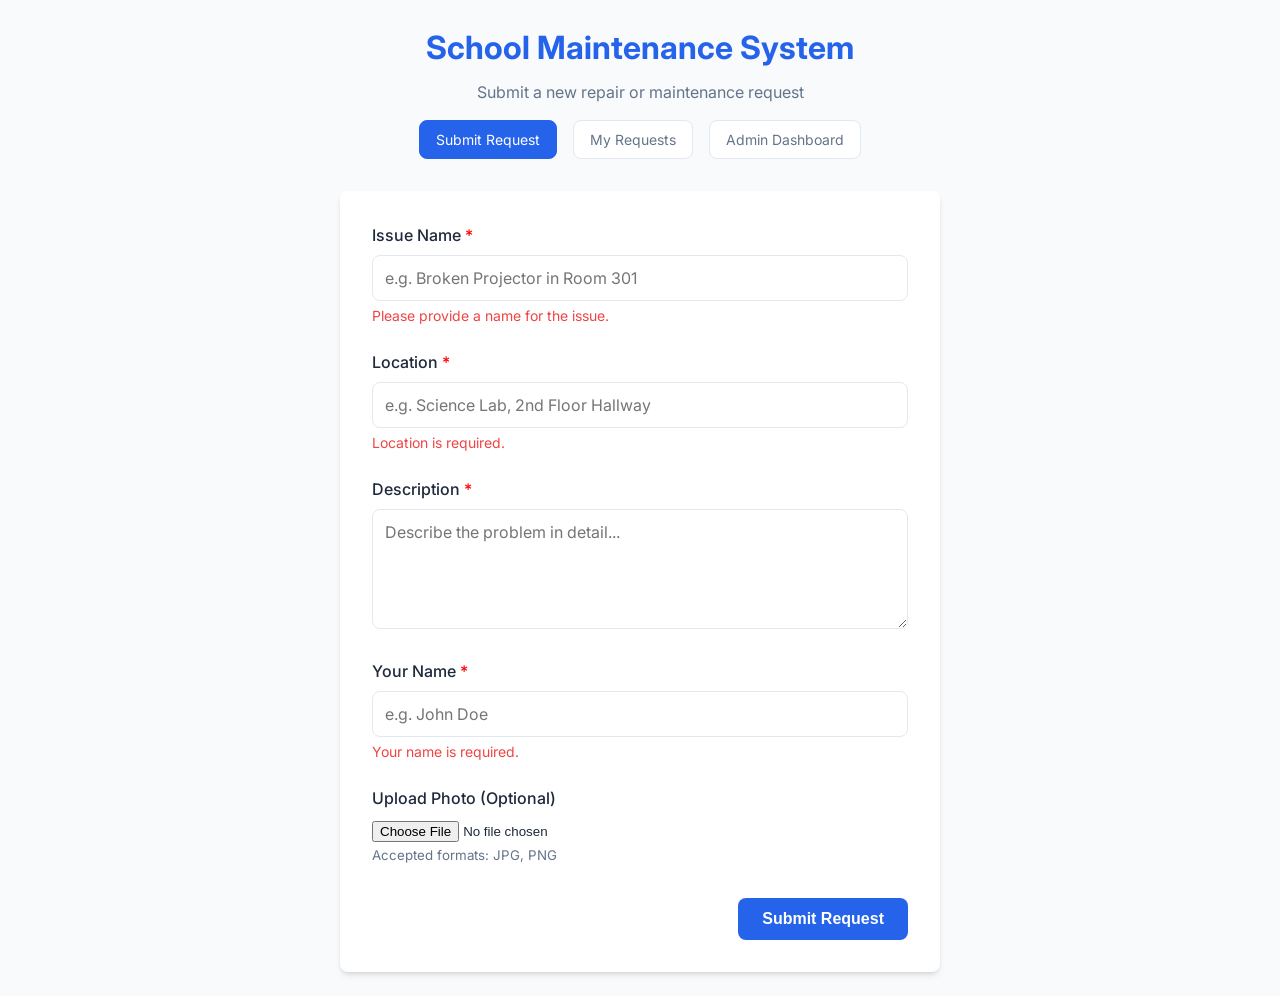
==== schoolmaintenance/index.html @ 6fa51d9e "Complete authentication and authorization implementation Authentication and authorization features h" ====
<!DOCTYPE html>
<html lang="en">

<head>
    <!-- Plain HTML/CSS/JavaScript — No TypeScript, No Frameworks -->
    <meta charset="UTF-8">
    <meta name="viewport" content="width=device-width, initial-scale=1.0">
    <title>Submit Maintenance Request</title>
    <link rel="stylesheet" href="css/styles.css">
    <!-- Google Fonts -->
    <link rel="preconnect" href="https://fonts.googleapis.com">
    <link rel="preconnect" href="https://fonts.gstatic.com" crossorigin>
    <link href="https://fonts.googleapis.com/css2?family=Inter:wght@400;500;600;700&display=swap" rel="stylesheet">
</head>

<body>

    <div class="container">
        <header>
            <h1>School Maintenance System</h1>
            <p class="subtitle">Submit a new repair or maintenance request</p>

            <nav class="nav-links">
                <a href="index.html" class="active">Submit Request</a>
                <a href="view-requests.html">My Requests</a>
                <a href="admin-dashboard.html">Admin Dashboard</a>
            </nav>
        </header>

        <main class="card" style="max-width: 600px; margin: 0 auto;">
            <form id="maintenanceForm">

                <div class="form-group">
                    <label for="issueName">Issue Name <span style="color:red">*</span></label>
                    <input type="text" id="issueName" name="issue_name" placeholder="e.g. Broken Projector in Room 301"
                        required>
                    <div class="error-msg">Please provide a name for the issue.</div>
                </div>

                <div class="form-group">
                    <label for="location">Location <span style="color:red">*</span></label>
                    <input type="text" id="location" name="location" placeholder="e.g. Science Lab, 2nd Floor Hallway"
                        required>
                    <div class="error-msg">Location is required.</div>
                </div>

                <div class="form-group">
                    <label for="description">Description <span style="color:red">*</span></label>
                    <textarea id="description" name="description" placeholder="Describe the problem in detail..."
                        required></textarea>
                    <div class="error-msg">Please provide a description.</div>
                </div>

                <div class="form-group">
                    <label for="reporterName">Your Name <span style="color:red">*</span></label>
                    <input type="text" id="reporterName" name="reporter_name" placeholder="e.g. John Doe" required>
                    <div class="error-msg">Your name is required.</div>
                </div>

                <div class="form-group">
                    <label for="photo">Upload Photo (Optional)</label>
                    <div class="file-upload-wrapper">
                        <input type="file" id="photo" name="photo" accept="image/jpeg, image/png">
                        <small style="display:block; color:var(--text-muted); margin-top:0.25rem;">Accepted formats:
                            JPG, PNG</small>
                    </div>
                    <!-- Image Preview Container -->
                    <img id="preview" class="image-preview" alt="Preview">
                </div>

                <div style="text-align: right; margin-top: 2rem;">
                    <button type="submit" class="btn btn-primary">Submit Request</button>
                </div>

            </form>
        </main>
    </div>

    <script src="js/index.js"></script>
    <script src="js/auth_integration.js"></script>
    <script>
        fetch('auth/check_auth.php')
            .then(response => response.json())
            .then(data => {
                if (!data.authenticated) {
                    window.location.href = 'login.html';
                }
            })
            .catch(error => console.error('Auth check failed:', error));
    </script>
</body>

</html>
---- schoolmaintenance/css/styles.css ----
/* Global Styles & Variables */
:root {
  --primary-color: #2563eb;
  --primary-hover: #1d4ed8;
  --secondary-color: #64748b;
  --success-color: #10b981;
  --danger-color: #ef4444;
  --warning-color: #f59e0b;
  --background-color: #f8fafc;
  --card-bg: #ffffff;
  --text-main: #1e293b;
  --text-muted: #64748b;
  --border-color: #e2e8f0;
  --shadow-sm: 0 1px 2px 0 rgb(0 0 0 / 0.05);
  --shadow-md: 0 4px 6px -1px rgb(0 0 0 / 0.1), 0 2px 4px -2px rgb(0 0 0 / 0.1);
  --radius: 0.5rem;
  --font-family: 'Inter', system-ui, -apple-system, sans-serif;
}

* {
  box-sizing: border-box;
  margin: 0;
  padding: 0;
}

body {
  font-family: var(--font-family);
  background-color: var(--background-color);
  color: var(--text-main);
  line-height: 1.5;
  -webkit-font-smoothing: antialiased;
}

/* Layout */
.container {
  max-width: 1200px;
  margin: 0 auto;
  padding: 1.5rem;
}

header {
  margin-bottom: 2rem;
  text-align: center;
}

h1 {
  font-size: 2rem;
  font-weight: 700;
  color: var(--primary-color);
  margin-bottom: 0.5rem;
}

p.subtitle {
  color: var(--text-muted);
}

/* Navigation for Demo Convenience */
.nav-links {
  display: flex;
  justify-content: center;
  gap: 1rem;
  margin-top: 1rem;
}

.nav-links a {
  text-decoration: none;
  color: var(--text-muted);
  font-size: 0.875rem;
  padding: 0.5rem 1rem;
  border-radius: var(--radius);
  background: white;
  border: 1px solid var(--border-color);
  transition: all 0.2s;
}

.nav-links a:hover, .nav-links a.active {
  background: var(--primary-color);
  color: white;
  border-color: var(--primary-color);
}

/* Cards */
.card {
  background: var(--card-bg);
  border-radius: var(--radius);
  box-shadow: var(--shadow-md);
  padding: 2rem;
  margin-bottom: 2rem;
}

/* Forms */
.form-group {
  margin-bottom: 1.5rem;
}

label {
  display: block;
  font-weight: 500;
  margin-bottom: 0.5rem;
  color: var(--text-main);
}

input[type="text"],
textarea,
select {
  width: 100%;
  padding: 0.75rem;
  border: 1px solid var(--border-color);
  border-radius: var(--radius);
  font-family: inherit;
  font-size: 1rem;
  transition: border-color 0.2s;
}

input[type="text"]:focus,
textarea:focus,
select:focus {
  outline: none;
  border-color: var(--primary-color);
  box-shadow: 0 0 0 3px rgba(37, 99, 235, 0.1);
}

textarea {
  resize: vertical;
  min-height: 120px;
}

/* File Input */
.file-upload-wrapper {
  position: relative;
  margin-top: 0.5rem;
}

.image-preview {
  margin-top: 1rem;
  width: 100px;
  height: 100px;
  border-radius: var(--radius);
  object-fit: cover;
  border: 2px solid var(--border-color);
  display: none; /* Hidden by default */
}

.image-preview.visible {
  display: block;
}

/* Buttons */
.btn {
  display: inline-flex;
  align-items: center;
  justify-content: center;
  padding: 0.75rem 1.5rem;
  font-weight: 600;
  border-radius: var(--radius);
  border: none;
  cursor: pointer;
  transition: all 0.2s;
  font-size: 1rem;
}

.btn-primary {
  background-color: var(--primary-color);
  color: white;
}

.btn-primary:hover:not(:disabled) {
  background-color: var(--primary-hover);
}

.btn-primary:disabled {
  opacity: 0.7;
  cursor: not-allowed;
}

.btn-sm {
  padding: 0.4rem 0.8rem;
  font-size: 0.875rem;
}

.btn-outline {
  background: transparent;
  border: 1px solid var(--border-color);
}

.btn-outline:hover {
  background: var(--background-color);
}

/* Tables */
.table-container {
  overflow-x: auto;
  border-radius: var(--radius);
  border: 1px solid var(--border-color);
}

table {
  width: 100%;
  border-collapse: collapse;
  background: white;
  min-width: 600px; /* Ensure logical layout on small screens */
}

th, td {
  padding: 1rem;
  text-align: left;
  border-bottom: 1px solid var(--border-color);
}

th {
  background-color: #f1f5f9;
  font-weight: 600;
  color: var(--text-muted);
}

tr:hover {
  background-color: #f8fafc;
}

.table-thumbnail {
  width: 50px;
  height: 50px;
  object-fit: cover;
  border-radius: 4px;
  cursor: pointer;
}

/* Status Badges */
.status-badge {
  display: inline-flex;
  padding: 0.25rem 0.75rem;
  border-radius: 9999px;
  font-size: 0.75rem;
  font-weight: 600;
  text-transform: uppercase;
}

.status-pending {
  background-color: #fef3c7;
  color: #92400e;
}

.status-in-progress {
  background-color: #dbeafe;
  color: #1e40af;
}

.status-completed {
  background-color: #d1fae5;
  color: #065f46;
}

/* Utilities */
.hidden {
  display: none !important;
}

.truncate {
  max-width: 200px;
  white-space: nowrap;
  overflow: hidden;
  text-overflow: ellipsis;
}

/* Search Bar */
.search-bar {
  margin-bottom: 1.5rem;
  display: flex;
  gap: 1rem;
}

.search-bar input {
  flex: 1;
}

/* Modal */
.modal-overlay {
  position: fixed;
  top: 0;
  left: 0;
  right: 0;
  bottom: 0;
  background: rgba(0, 0, 0, 0.7);
  display: flex;
  align-items: center;
  justify-content: center;
  z-index: 1000;
  opacity: 0;
  pointer-events: none;
  transition: opacity 0.2s;
}

.modal-overlay.open {
  opacity: 1;
  pointer-events: auto;
}

.modal-content {
  background: white;
  padding: 1rem;
  border-radius: var(--radius);
  max-width: 90vw;
  max-height: 90vh;
  position: relative;
  overflow: auto;
}

.modal-img {
  max-width: 100%;
  max-height: 80vh;
  display: block;
  border-radius: 4px;
}

.modal-close {
  position: absolute;
  top: -40px;
  right: 0;
  color: white;
  font-size: 2rem;
  cursor: pointer;
  background: none;
  border: none;
}

/* Inline Errors */
.error-msg {
  color: var(--danger-color);
  font-size: 0.875rem;
  margin-top: 0.25rem;
  display: none;
}

input:invalid + .error-msg {
  display: block; /* Native validation styling hook if needed, but we'll use JS */
}

/* Toast */
.toast {
  position: fixed;
  bottom: 2rem;
  right: 2rem;
  background: var(--text-main);
  color: white;
  padding: 1rem 1.5rem;
  border-radius: var(--radius);
  box-shadow: var(--shadow-md);
  transform: translateY(150%);
  transition: transform 0.3s;
  z-index: 2000;
}

.toast.show {
  transform: translateY(0);
}

/* Responsive */
@media (max-width: 768px) {
  .nav-links {
    flex-wrap: wrap;
  }
}
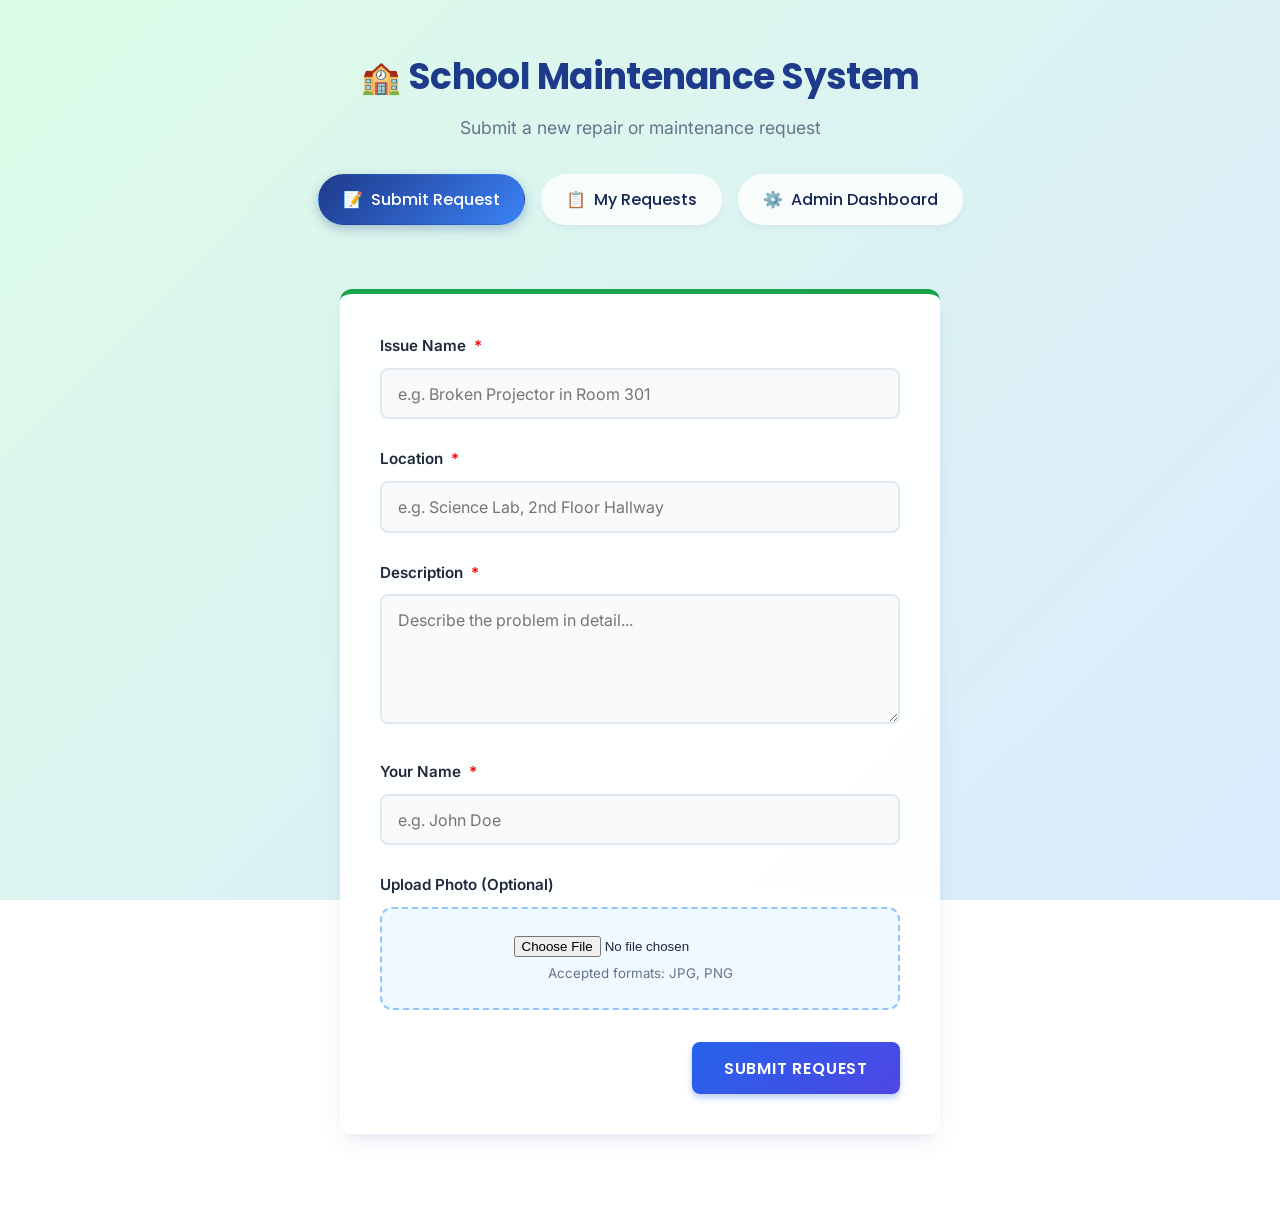
==== commit 00fe398c: "homepage added landing page where the users see how , why and for whom the apps for." ====
--- a/schoolmaintenance/index.html
+++ b/schoolmaintenance/index.html
@@ -6,7 +6,7 @@
     <meta charset="UTF-8">
     <meta name="viewport" content="width=device-width, initial-scale=1.0">
     <title>Submit Maintenance Request</title>
-    <link rel="stylesheet" href="css/styles.css">
+    <link rel="stylesheet" href="css/styles.css?v=2">
     <!-- Google Fonts -->
     <link rel="preconnect" href="https://fonts.googleapis.com">
     <link rel="preconnect" href="https://fonts.gstatic.com" crossorigin>
--- a/schoolmaintenance/css/styles.css
+++ b/schoolmaintenance/css/styles.css
@@ -1,20 +1,53 @@
-/* Global Styles & Variables */
+/* 
+   School Maintenance & Repair System - Premium UI Theme
+   Goal: Modern, Fancy, Colorful, Meaningful
+*/
+
+@import url('https://fonts.googleapis.com/css2?family=Poppins:wght@300;400;500;600;700&family=Inter:wght@300;400;500;600&display=swap');
+
 :root {
-  --primary-color: #2563eb;
-  --primary-hover: #1d4ed8;
-  --secondary-color: #64748b;
-  --success-color: #10b981;
+  /* 🎨 Color Theme (Meaningful) */
+  --primary-color: #1e3a8a;
+  /* Deep Blue - Institution/Trust */
+  --primary-light: #3b82f6;
+  /* Lighter Blue */
+  --primary-dark: #172554;
+
+  --secondary-color: #16a34a;
+  /* Green - Maintenance/Fixing */
+  --accent-color: #f59e0b;
+  /* Amber - Attention */
+
+  --bg-color: #f8fafc;
+  /* Light gray/blue-ish background */
+  --bg-card: #ffffff;
+
+  --text-primary: #1e293b;
+  /* Slate 800 */
+  --text-muted: #64748b;
+  /* Slate 500 */
+
+  --success-bg: #dcfce7;
+  --success-text: #166534;
+
+  --warning-bg: #fef3c7;
+  --warning-text: #92400e;
+
+  --info-bg: #dbeafe;
+  --info-text: #1e40af;
+
   --danger-color: #ef4444;
-  --warning-color: #f59e0b;
-  --background-color: #f8fafc;
-  --card-bg: #ffffff;
-  --text-main: #1e293b;
-  --text-muted: #64748b;
-  --border-color: #e2e8f0;
-  --shadow-sm: 0 1px 2px 0 rgb(0 0 0 / 0.05);
-  --shadow-md: 0 4px 6px -1px rgb(0 0 0 / 0.1), 0 2px 4px -2px rgb(0 0 0 / 0.1);
-  --radius: 0.5rem;
-  --font-family: 'Inter', system-ui, -apple-system, sans-serif;
+
+  /* 🧩 UI Tokens */
+  --radius: 12px;
+  --shadow-sm: 0 1px 3px rgba(0, 0, 0, 0.05);
+  --shadow-md: 0 4px 6px -1px rgba(0, 0, 0, 0.1), 0 2px 4px -1px rgba(0, 0, 0, 0.06);
+  --shadow-lg: 0 10px 15px -3px rgba(0, 0, 0, 0.1), 0 4px 6px -2px rgba(0, 0, 0, 0.05);
+
+  --font-heading: 'Poppins', sans-serif;
+  --font-body: 'Inter', sans-serif;
+
+  --transition: all 0.3s cubic-bezier(0.4, 0, 0.2, 1);
 }
 
 * {
@@ -24,230 +57,514 @@
 }
 
 body {
-  font-family: var(--font-family);
-  background-color: var(--background-color);
-  color: var(--text-main);
-  line-height: 1.5;
-  -webkit-font-smoothing: antialiased;
-}
-
-/* Layout */
+  font-family: var(--font-body);
+  color: var(--text-primary);
+  line-height: 1.6;
+  min-height: 100vh;
+  padding-bottom: 3rem;
+  /* Colorful but soft background: Mint to Sky Blue */
+  background: linear-gradient(135deg, #dcfce7 0%, #dbeafe 100%);
+  background-attachment: fixed;
+}
+
+/* 🏗️ Layout */
 .container {
-  max-width: 1200px;
+  max-width: 1100px;
   margin: 0 auto;
-  padding: 1.5rem;
-}
-
+  padding: 2rem 1.5rem;
+}
+
+/* 🏷️ Header */
 header {
-  margin-bottom: 2rem;
   text-align: center;
+  margin-bottom: 3rem;
+  padding: 1rem 0;
+  position: relative;
 }
 
 h1 {
-  font-size: 2rem;
+  font-family: var(--font-heading);
   font-weight: 700;
+  font-size: 2.25rem;
   color: var(--primary-color);
   margin-bottom: 0.5rem;
-}
-
-p.subtitle {
+  letter-spacing: -0.02em;
+  display: inline-flex;
+  align-items: center;
+  gap: 0.5rem;
+}
+
+/* Meaningful Icons via CSS (No HTML changes) */
+h1::before {
+  content: "🏫";
+  /* School icon */
+  font-size: 2rem;
+}
+
+.subtitle {
   color: var(--text-muted);
-}
-
-/* Navigation for Demo Convenience */
+  font-size: 1.1rem;
+}
+
+/* 🧭 Navigation */
 .nav-links {
   display: flex;
   justify-content: center;
   gap: 1rem;
-  margin-top: 1rem;
+  margin-top: 2rem;
+  flex-wrap: wrap;
 }
 
 .nav-links a {
   text-decoration: none;
-  color: var(--text-muted);
-  font-size: 0.875rem;
-  padding: 0.5rem 1rem;
+  font-weight: 500;
+  font-family: var(--font-heading);
+  color: var(--primary-dark);
+  /* Colorful pill background: very soft white/blue mix */
+  background: rgba(255, 255, 255, 0.8);
+  backdrop-filter: blur(4px);
+  padding: 0.75rem 1.5rem;
+  border-radius: 9999px;
+  border: 1px solid rgba(255, 255, 255, 0.6);
+  box-shadow: 0 4px 6px -1px rgba(30, 58, 138, 0.05);
+  transition: var(--transition);
+  display: inline-flex;
+  align-items: center;
+  gap: 0.5rem;
+}
+
+.nav-links a:hover {
+  transform: translateY(-2px);
+  background: white;
+  color: var(--primary-color);
+  box-shadow: 0 10px 15px -3px rgba(30, 58, 138, 0.1);
+  border-color: var(--primary-light);
+}
+
+.nav-links a.active {
+  /* Gradient Active State */
+  background: linear-gradient(135deg, var(--primary-color), var(--primary-light));
+  color: white;
+  border-color: transparent;
+  box-shadow: 0 4px 12px rgba(30, 58, 138, 0.3);
+}
+
+/* Icon mapping for Nav */
+.nav-links a[href="index.html"]::before {
+  content: "📝";
+}
+
+.nav-links a[href="view-requests.html"]::before {
+  content: "📋";
+}
+
+.nav-links a[href="admin-dashboard.html"]::before {
+  content: "⚙️";
+}
+
+/* 🃏 Cards */
+.card,
+.auth-card {
+  /* Semi-transparent white to blend slightly with colorful bg */
+  background: rgba(255, 255, 255, 0.95);
   border-radius: var(--radius);
-  background: white;
-  border: 1px solid var(--border-color);
-  transition: all 0.2s;
-}
-
-.nav-links a:hover, .nav-links a.active {
-  background: var(--primary-color);
-  color: white;
-  border-color: var(--primary-color);
-}
-
-/* Cards */
-.card {
-  background: var(--card-bg);
-  border-radius: var(--radius);
-  box-shadow: var(--shadow-md);
-  padding: 2rem;
+  /* Colorful shadow tint */
+  box-shadow: 0 10px 25px -5px rgba(30, 58, 138, 0.1), 0 8px 10px -6px rgba(30, 58, 138, 0.05);
+  padding: 2.5rem;
   margin-bottom: 2rem;
-}
-
-/* Forms */
+  border-top: 5px solid var(--secondary-color);
+  /* Switch to Green for Maintenance feel */
+  transition: var(--transition);
+  backdrop-filter: blur(5px);
+}
+
+.card:hover {
+  transform: translateY(-3px);
+  box-shadow: 0 20px 25px -5px rgba(30, 58, 138, 0.15), 0 8px 10px -6px rgba(30, 58, 138, 0.1);
+}
+
+.auth-card {
+  max-width: 440px;
+  width: 100%;
+  border-top-color: var(--primary-color);
+  /* Keep auth blue */
+}
+
+/* 📝 Forms */
 .form-group {
-  margin-bottom: 1.5rem;
+  margin-bottom: 1.75rem;
 }
 
 label {
   display: block;
-  font-weight: 500;
-  margin-bottom: 0.5rem;
-  color: var(--text-main);
+  font-weight: 600;
+  margin-bottom: 0.6rem;
+  color: var(--text-primary);
+  font-size: 0.95rem;
+}
+
+label span {
+  color: var(--danger-color);
+  margin-left: 0.25rem;
 }
 
 input[type="text"],
+input[type="email"],
+input[type="password"],
 textarea,
 select {
   width: 100%;
-  padding: 0.75rem;
-  border: 1px solid var(--border-color);
-  border-radius: var(--radius);
+  padding: 0.85rem 1rem;
+  border: 2px solid #e2e8f0;
+  border-radius: 8px;
   font-family: inherit;
   font-size: 1rem;
-  transition: border-color 0.2s;
-}
-
-input[type="text"]:focus,
+  transition: var(--transition);
+  /* Slight tint on inputs */
+  background: #f8fafc;
+  color: var(--text-primary);
+}
+
+input:focus,
 textarea:focus,
 select:focus {
   outline: none;
+  border-color: var(--primary-light);
+  background: #ffffff;
+  /* Colorful focus ring */
+  box-shadow: 0 0 0 4px rgba(59, 130, 246, 0.2);
+}
+
+textarea {
+  min-height: 130px;
+  resize: vertical;
+}
+
+/* 📸 File Upload */
+.file-upload-wrapper {
+  background: #f0f9ff;
+  /* Very pale blue */
+  border: 2px dashed #93c5fd;
+  /* Soft blue border */
+  border-radius: var(--radius);
+  padding: 1.5rem;
+  text-align: center;
+  transition: var(--transition);
+  cursor: pointer;
+}
+
+.file-upload-wrapper:hover {
   border-color: var(--primary-color);
-  box-shadow: 0 0 0 3px rgba(37, 99, 235, 0.1);
-}
-
-textarea {
-  resize: vertical;
-  min-height: 120px;
-}
-
-/* File Input */
-.file-upload-wrapper {
-  position: relative;
-  margin-top: 0.5rem;
+  background: #e0f2fe;
 }
 
 .image-preview {
+  display: none;
   margin-top: 1rem;
-  width: 100px;
-  height: 100px;
-  border-radius: var(--radius);
-  object-fit: cover;
-  border: 2px solid var(--border-color);
-  display: none; /* Hidden by default */
+  max-width: 200px;
+  border-radius: 8px;
+  box-shadow: var(--shadow-sm);
+  border: 4px solid white;
 }
 
 .image-preview.visible {
   display: block;
 }
 
-/* Buttons */
+/* 🔘 Buttons */
 .btn {
   display: inline-flex;
   align-items: center;
   justify-content: center;
-  padding: 0.75rem 1.5rem;
+  padding: 0.85rem 2rem;
+  font-family: var(--font-heading);
   font-weight: 600;
-  border-radius: var(--radius);
+  font-size: 1rem;
+  border-radius: 8px;
   border: none;
   cursor: pointer;
-  transition: all 0.2s;
-  font-size: 1rem;
+  transition: var(--transition);
+  text-transform: uppercase;
+  letter-spacing: 0.05em;
+  gap: 0.5rem;
 }
 
 .btn-primary {
-  background-color: var(--primary-color);
+  /* Vibrant Gradient: Blue to Indigo */
+  background: linear-gradient(135deg, #2563eb, #4f46e5);
   color: white;
+  box-shadow: 0 4px 6px rgba(37, 99, 235, 0.3);
 }
 
 .btn-primary:hover:not(:disabled) {
-  background-color: var(--primary-hover);
-}
-
-.btn-primary:disabled {
-  opacity: 0.7;
-  cursor: not-allowed;
-}
-
-.btn-sm {
-  padding: 0.4rem 0.8rem;
-  font-size: 0.875rem;
-}
-
-.btn-outline {
-  background: transparent;
-  border: 1px solid var(--border-color);
-}
-
-.btn-outline:hover {
-  background: var(--background-color);
-}
-
-/* Tables */
+  background: linear-gradient(135deg, #1d4ed8, #4338ca);
+  transform: translateY(-2px);
+  box-shadow: 0 8px 12px rgba(37, 99, 235, 0.4);
+}
+
+.btn-full {
+  width: 100%;
+  margin-top: 0.5rem;
+}
+
+.btn-view-small {
+  padding: 0.5rem 1rem;
+  background: #e0e7ff;
+  /* Indigo tint */
+  color: #4338ca;
+  font-size: 0.85rem;
+  border-radius: 6px;
+  font-weight: 600;
+  border: 1px solid transparent;
+  transition: var(--transition);
+}
+
+.btn-view-small:hover {
+  background: #4f46e5;
+  color: white;
+  transform: scale(1.05);
+  box-shadow: 0 4px 6px rgba(79, 70, 229, 0.3);
+}
+
+/* 📊 Tables */
 .table-container {
   overflow-x: auto;
   border-radius: var(--radius);
-  border: 1px solid var(--border-color);
+  border: 1px solid #e2e8f0;
+  box-shadow: var(--shadow-sm);
+  background: rgba(255, 255, 255, 0.9);
 }
 
 table {
   width: 100%;
-  border-collapse: collapse;
-  background: white;
-  min-width: 600px; /* Ensure logical layout on small screens */
-}
-
-th, td {
-  padding: 1rem;
+  border-collapse: separate;
+  border-spacing: 0;
+  min-width: 700px;
+}
+
+th,
+td {
+  padding: 1.25rem 1.5rem;
   text-align: left;
-  border-bottom: 1px solid var(--border-color);
+  border-bottom: 1px solid #e2e8f0;
 }
 
 th {
+  /* Colorful Header: Pale Mint/Blue */
+  background: linear-gradient(to right, #ecfccb, #dbeafe);
+  color: #334155;
+  font-weight: 700;
+  font-size: 0.85rem;
+  text-transform: uppercase;
+  letter-spacing: 0.05em;
+  border-bottom: 2px solid #cbd5e1;
+}
+
+tbody tr:hover {
   background-color: #f1f5f9;
-  font-weight: 600;
-  color: var(--text-muted);
-}
-
-tr:hover {
-  background-color: #f8fafc;
-}
-
-.table-thumbnail {
-  width: 50px;
-  height: 50px;
-  object-fit: cover;
-  border-radius: 4px;
-  cursor: pointer;
-}
-
-/* Status Badges */
+  /* Row Highlight */
+}
+
+tbody tr:last-child td {
+  border-bottom: none;
+}
+
+/* 🏷️ Status Badges */
 .status-badge {
   display: inline-flex;
-  padding: 0.25rem 0.75rem;
+  align-items: center;
+  padding: 0.35rem 0.85rem;
   border-radius: 9999px;
   font-size: 0.75rem;
+  font-weight: 700;
+  text-transform: uppercase;
+  letter-spacing: 0.05em;
+  gap: 0.35rem;
+}
+
+/* Status Colors as per Requirement */
+.status-badge::before {
+  content: "•";
+  font-size: 1.2em;
+  line-height: 0;
+}
+
+.status-pending {
+  background-color: var(--warning-bg);
+  color: var(--warning-text);
+}
+
+.status-in-progress {
+  background-color: var(--info-bg);
+  color: var(--info-text);
+}
+
+.status-completed {
+  background-color: var(--success-bg);
+  color: var(--success-text);
+}
+
+/* Admin Controls */
+.search-bar {
+  display: flex;
+  gap: 1rem;
+  margin-bottom: 1.5rem;
+  background: rgba(255, 255, 255, 0.8);
+  border: 1px solid rgba(255, 255, 255, 0.6);
+  padding: 0.75rem;
+  border-radius: var(--radius);
+  box-shadow: var(--shadow-sm);
+  backdrop-filter: blur(4px);
+}
+
+.search-bar input {
+  background: white;
+  border: 1px solid transparent;
+  box-shadow: var(--shadow-sm);
+  flex: 1;
+}
+
+.search-bar select {
+  width: auto;
+  min-width: 180px;
+  background: white;
+  border: 1px solid transparent;
+  box-shadow: var(--shadow-sm);
+}
+
+.status-select {
+  padding: 0.4rem 2rem 0.4rem 1rem;
+  border-radius: 999px;
+  border: 1px solid #cbd5e1;
+  font-size: 0.85rem;
+  background-color: white;
+  font-weight: 500;
+  cursor: pointer;
+}
+
+/* 🖼️ Modal */
+.modal {
+  display: none;
+  position: fixed;
+  z-index: 2000;
+  left: 0;
+  top: 0;
+  width: 100%;
+  height: 100%;
+  background-color: rgba(15, 23, 42, 0.85) !important;
+  /* Deep overlay */
+  backdrop-filter: blur(5px);
+  animation: fadeIn 0.2s ease;
+}
+
+.modal-content {
+  background: white !important;
+  margin: 5vh auto !important;
+  padding: 2.5rem;
+  border-radius: var(--radius);
+  max-width: 650px;
+  width: 90%;
+  position: relative;
+  box-shadow: 0 25px 50px -12px rgba(0, 0, 0, 0.25);
+  animation: slideUp 0.3s cubic-bezier(0.16, 1, 0.3, 1);
+  border-top: 5px solid var(--primary-color);
+}
+
+@keyframes slideUp {
+  from {
+    transform: translateY(20px);
+    opacity: 0;
+  }
+
+  to {
+    transform: translateY(0);
+    opacity: 1;
+  }
+}
+
+@keyframes fadeIn {
+  from {
+    opacity: 0;
+  }
+
+  to {
+    opacity: 1;
+  }
+}
+
+.close {
+  position: absolute;
+  top: 1rem;
+  right: 1.5rem;
+  font-size: 2rem;
+  color: var(--text-muted);
+  cursor: pointer;
+  transition: var(--transition);
+  line-height: 1;
+}
+
+.close:hover {
+  color: var(--danger-color);
+  transform: rotate(90deg);
+}
+
+/* 🔒 Auth Pages Special Layout */
+body.auth-page {
+  display: flex !important;
+  align-items: center;
+  justify-content: center;
+  min-height: 100vh;
+  /* Consistent Colorful Gradient */
+  background: linear-gradient(135deg, #dcfce7 0%, #dbeafe 100%);
+  background-attachment: fixed;
+}
+
+.auth-header h1 {
+  font-size: 1.75rem;
+  justify-content: center;
+}
+
+.auth-header h1::before {
+  content: "🔒";
+  font-size: 1.5rem;
+}
+
+.auth-link {
+  text-align: center;
+  margin-top: 1.5rem;
+  font-size: 0.9rem;
+  color: var(--text-muted);
+}
+
+.auth-link a {
+  color: var(--primary-color);
   font-weight: 600;
-  text-transform: uppercase;
-}
-
-.status-pending {
-  background-color: #fef3c7;
-  color: #92400e;
-}
-
-.status-in-progress {
-  background-color: #dbeafe;
-  color: #1e40af;
-}
-
-.status-completed {
-  background-color: #d1fae5;
-  color: #065f46;
+}
+
+/* 📱 Responsive */
+@media (max-width: 768px) {
+  .nav-links {
+    flex-direction: column;
+    align-items: stretch;
+    gap: 0.75rem;
+  }
+
+  .nav-links a {
+    justify-content: center;
+  }
+
+  .search-bar {
+    flex-direction: column;
+  }
+
+  .search-bar select {
+    width: 100%;
+  }
+
+  th,
+  td {
+    padding: 1rem;
+  }
 }
 
 /* Utilities */
@@ -255,108 +572,9 @@
   display: none !important;
 }
 
-.truncate {
-  max-width: 200px;
-  white-space: nowrap;
-  overflow: hidden;
-  text-overflow: ellipsis;
-}
-
-/* Search Bar */
-.search-bar {
-  margin-bottom: 1.5rem;
-  display: flex;
-  gap: 1rem;
-}
-
-.search-bar input {
-  flex: 1;
-}
-
-/* Modal */
-.modal-overlay {
-  position: fixed;
-  top: 0;
-  left: 0;
-  right: 0;
-  bottom: 0;
-  background: rgba(0, 0, 0, 0.7);
-  display: flex;
-  align-items: center;
-  justify-content: center;
-  z-index: 1000;
-  opacity: 0;
-  pointer-events: none;
-  transition: opacity 0.2s;
-}
-
-.modal-overlay.open {
-  opacity: 1;
-  pointer-events: auto;
-}
-
-.modal-content {
-  background: white;
-  padding: 1rem;
-  border-radius: var(--radius);
-  max-width: 90vw;
-  max-height: 90vh;
-  position: relative;
-  overflow: auto;
-}
-
-.modal-img {
-  max-width: 100%;
-  max-height: 80vh;
-  display: block;
-  border-radius: 4px;
-}
-
-.modal-close {
-  position: absolute;
-  top: -40px;
-  right: 0;
-  color: white;
-  font-size: 2rem;
-  cursor: pointer;
-  background: none;
-  border: none;
-}
-
-/* Inline Errors */
 .error-msg {
   color: var(--danger-color);
-  font-size: 0.875rem;
-  margin-top: 0.25rem;
+  font-size: 0.85rem;
+  margin-top: 0.5rem;
   display: none;
-}
-
-input:invalid + .error-msg {
-  display: block; /* Native validation styling hook if needed, but we'll use JS */
-}
-
-/* Toast */
-.toast {
-  position: fixed;
-  bottom: 2rem;
-  right: 2rem;
-  background: var(--text-main);
-  color: white;
-  padding: 1rem 1.5rem;
-  border-radius: var(--radius);
-  box-shadow: var(--shadow-md);
-  transform: translateY(150%);
-  transition: transform 0.3s;
-  z-index: 2000;
-}
-
-.toast.show {
-  transform: translateY(0);
-}
-
-/* Responsive */
-@media (max-width: 768px) {
-  .nav-links {
-    flex-wrap: wrap;
-  }
-}
+}
